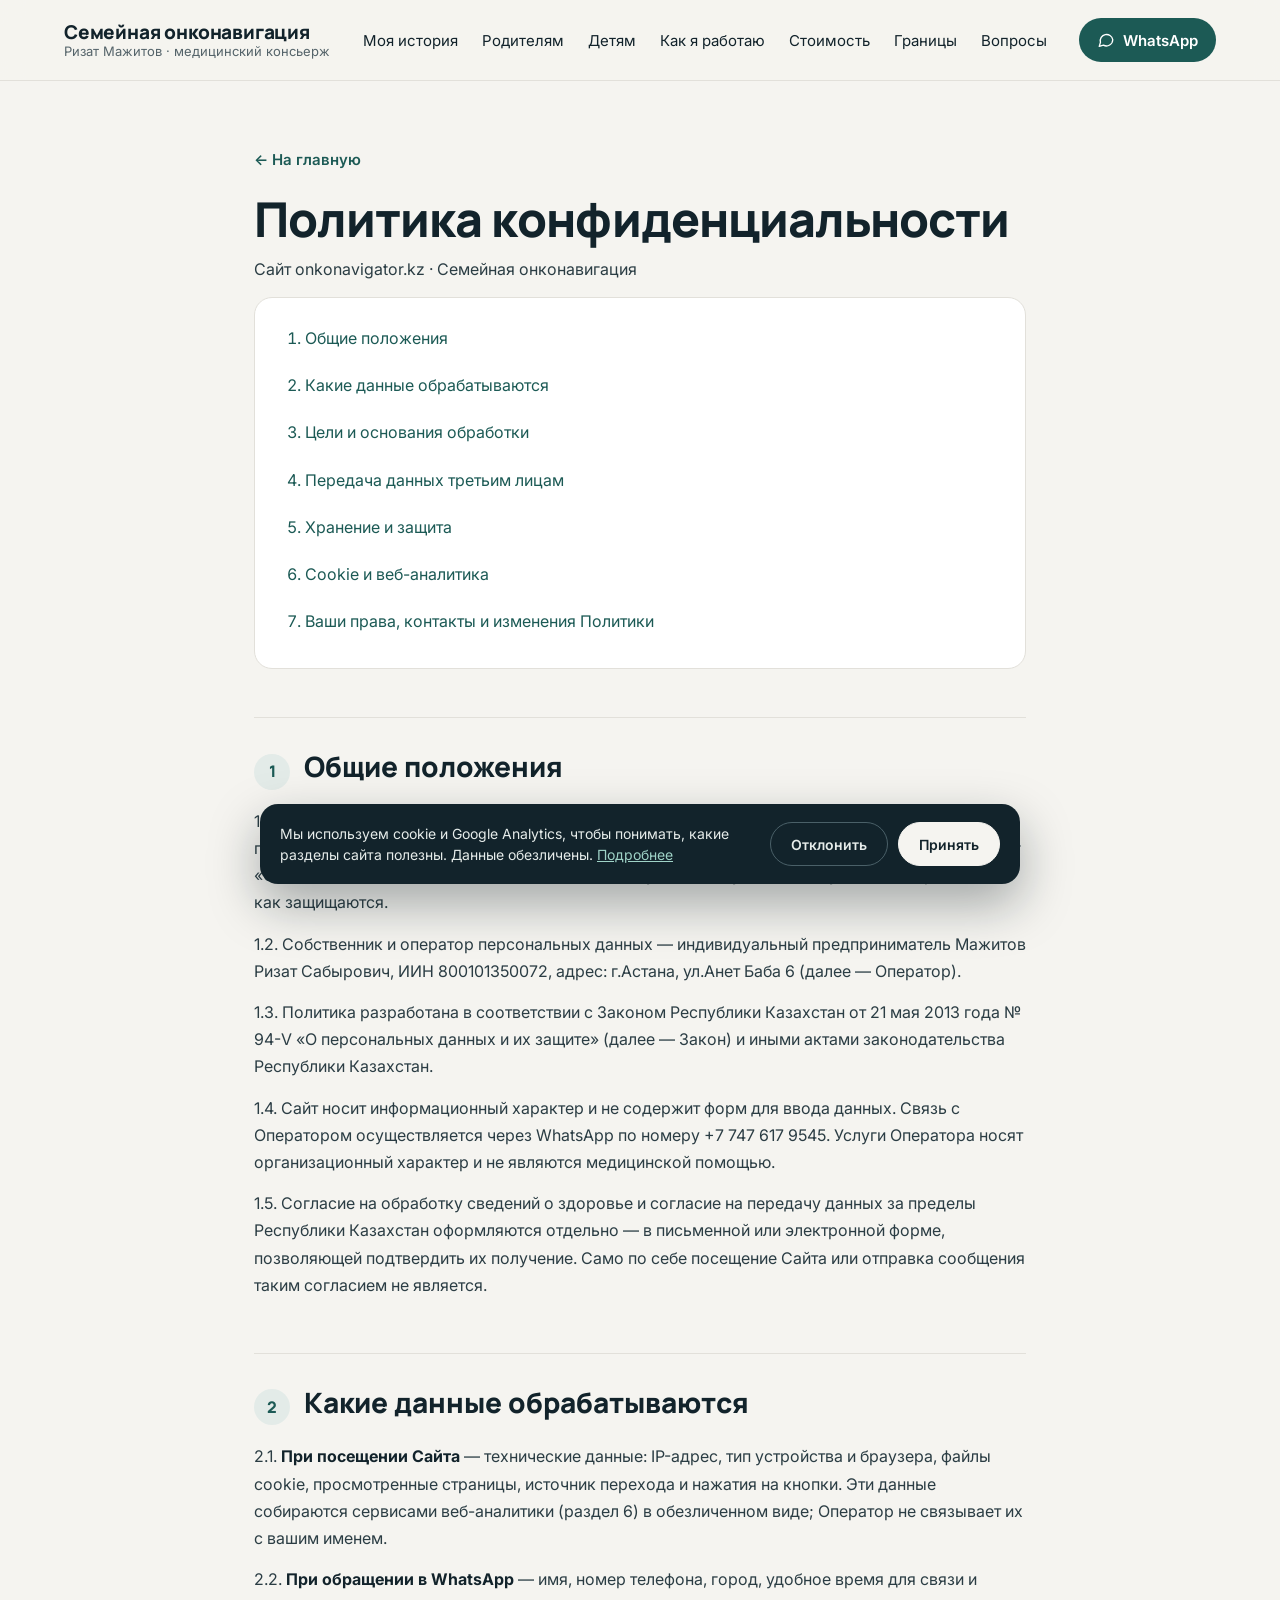
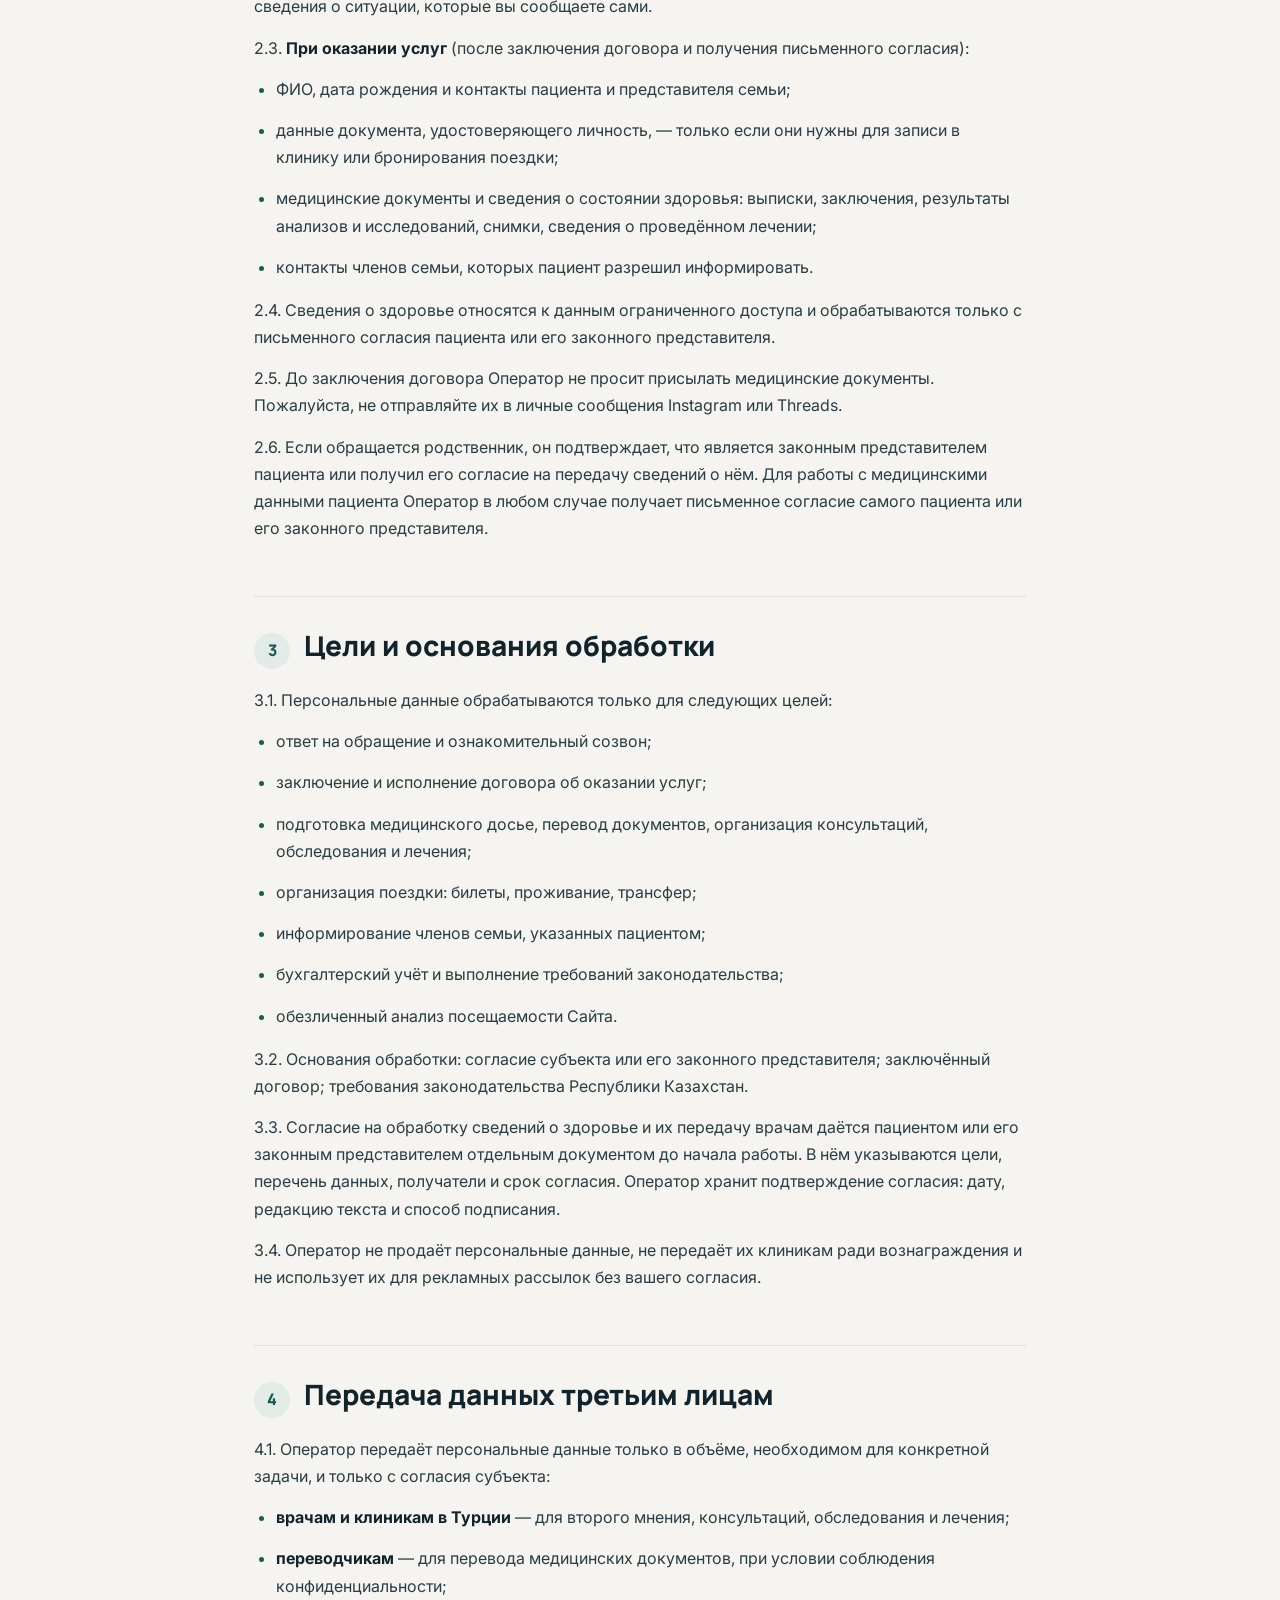
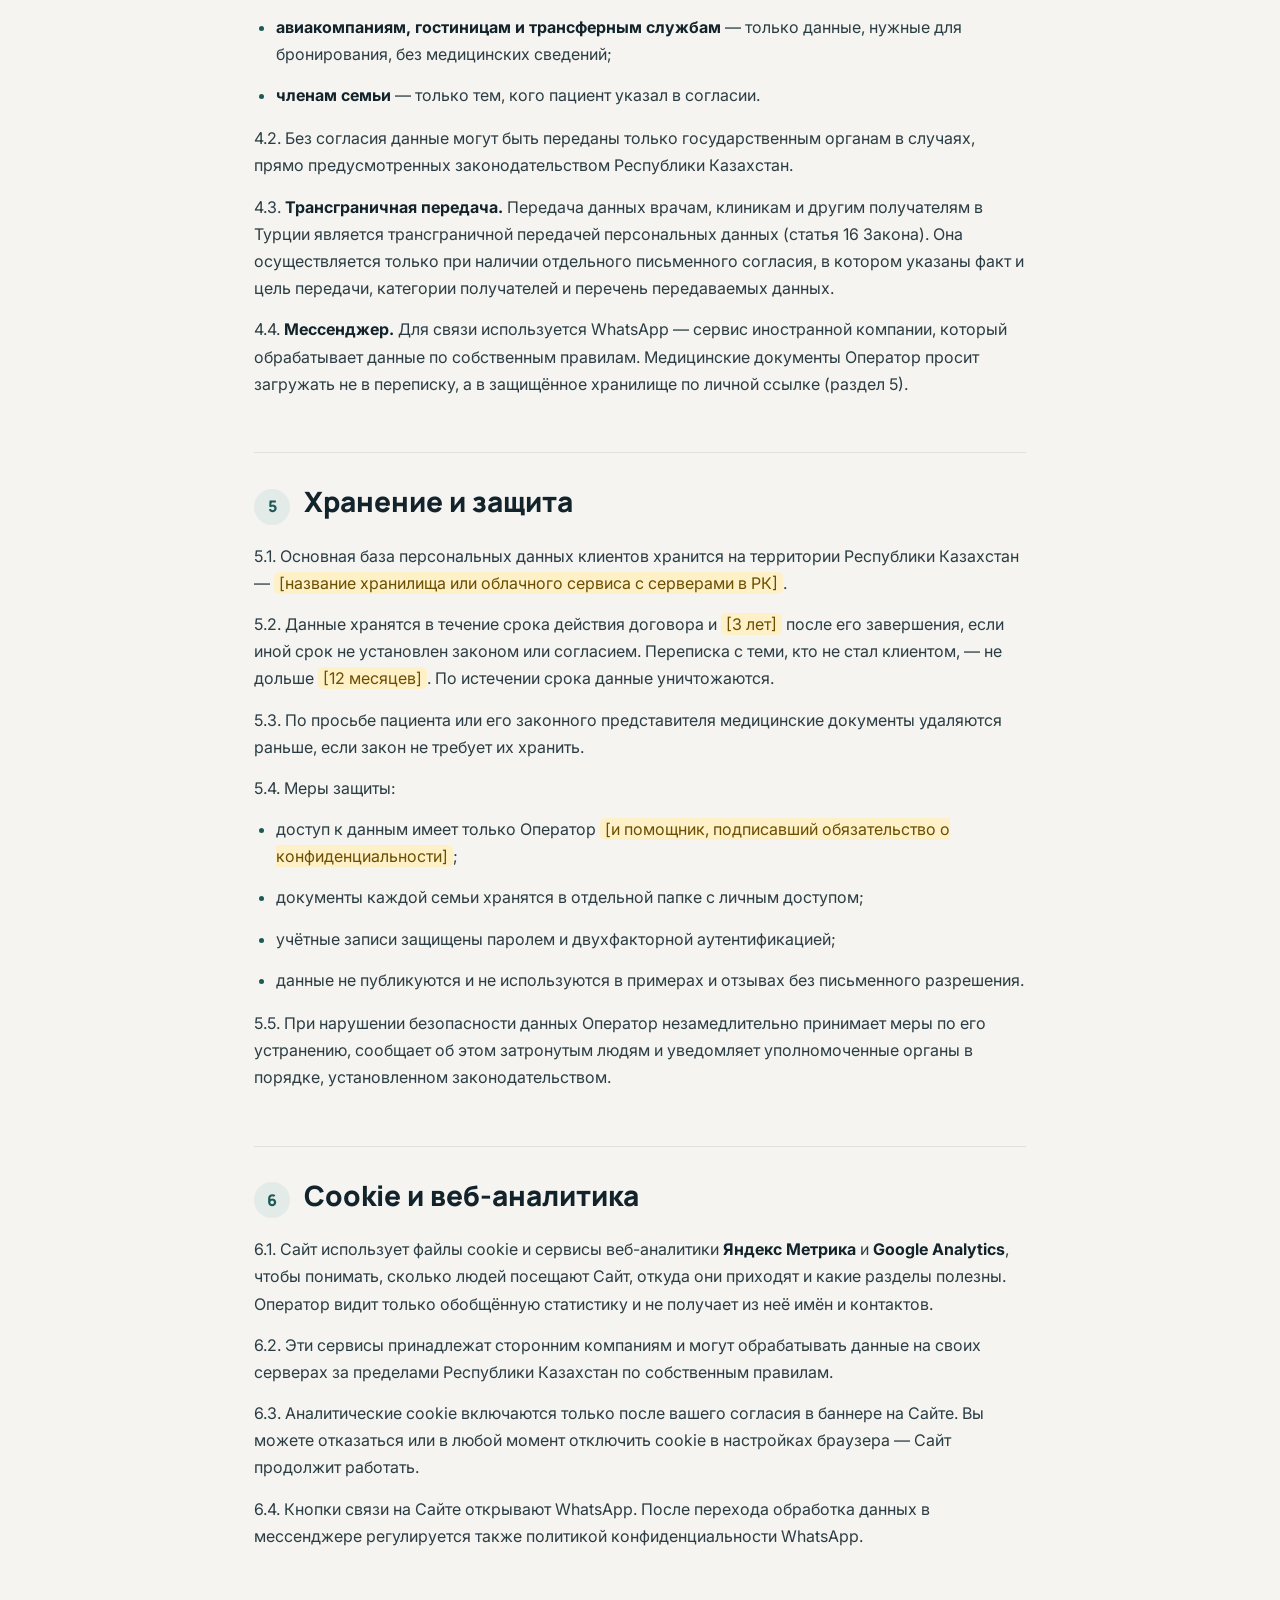
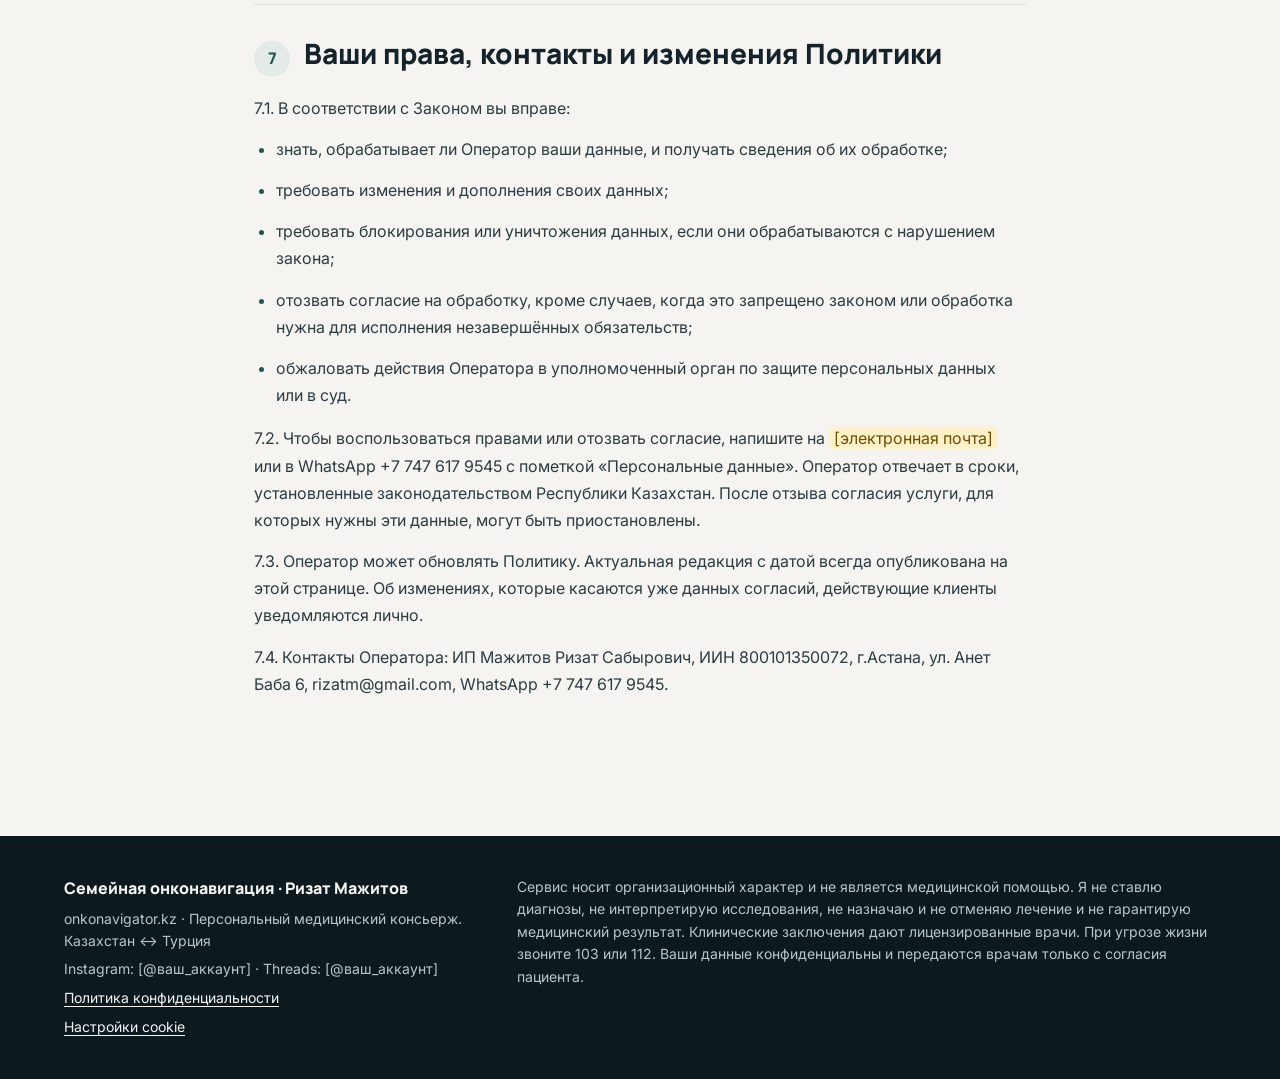
==== privacy.html @ 069befc5 "Add files via upload" ====
<!DOCTYPE html>
<html lang="ru">
<head>
<meta charset="utf-8">
<meta name="viewport" content="width=device-width, initial-scale=1">
<title>Политика конфиденциальности — Семейная онконавигация</title>
<meta name="description" content="Политика конфиденциальности сайта onkonavigator.kz: какие данные собираются, как хранятся и передаются, ваши права.">
<meta name="theme-color" content="#F5F4F0">
<link rel="icon" href="data:image/svg+xml,%3Csvg xmlns='http://www.w3.org/2000/svg' viewBox='0 0 64 64'%3E%3Crect width='64' height='64' rx='14' fill='%231C5A55'/%3E%3Ctext x='32' y='45' font-size='38' font-family='Arial' font-weight='700' text-anchor='middle' fill='white'%3E%D0%9E%3C/text%3E%3C/svg%3E">
<link rel="preconnect" href="https://fonts.googleapis.com">
<link rel="preconnect" href="https://fonts.gstatic.com" crossorigin>
<link href="https://fonts.googleapis.com/css2?family=Inter:wght@400;500;600&family=Manrope:wght@500;600;700;800&display=swap" rel="stylesheet">
<script>document.documentElement.classList.add('js')</script>
<link rel="stylesheet" href="css/style.css">
</head>
<body style="font-family: Inter, sans-serif; color: #12232B">
<div style="width: 100%; background: #F5F4F0; color: #12232B; font-family: Inter, sans-serif">
<header class="site-header">
<div style="max-width: 1200px; margin: 0 auto; padding: 18px 24px; display: flex; flex-wrap: wrap; align-items: center; justify-content: space-between; gap: 16px">
<a href="index.html" style="display: flex; flex-direction: column; line-height: 1.2; color: inherit; text-decoration: none">
<span style="font-family: Manrope, sans-serif; font-weight: 800; font-size: 19px; letter-spacing: -0.01em">Семейная онконавигация</span>
<span style="font-size: 13px; color: #55646A">Ризат Мажитов · медицинский консьерж</span>
</a>
<nav class="site-nav" id="site-nav" aria-label="Разделы">
<a href="index.html#story">Моя история</a>
<a href="index.html#parents">Родителям</a>
<a href="index.html#children">Детям</a>
<a href="index.html#how">Как я работаю</a>
<a href="index.html#prices">Стоимость</a>
<a href="index.html#boundaries">Границы</a>
<a href="index.html#faq">Вопросы</a>
</nav>
<button class="burger" type="button" aria-label="Меню" aria-expanded="false" aria-controls="site-nav"><span></span><span></span><span></span></button>
<a class="btn hdr-btn" href="https://wa.me/77753577761?text=%D0%97%D0%B4%D1%80%D0%B0%D0%B2%D1%81%D1%82%D0%B2%D1%83%D0%B9%D1%82%D0%B5!%20%D0%A5%D0%BE%D1%87%D1%83%20%D0%BE%D0%B1%D1%81%D1%83%D0%B4%D0%B8%D1%82%D1%8C%20%D1%81%D0%BE%D0%BF%D1%80%D0%BE%D0%B2%D0%BE%D0%B6%D0%B4%D0%B5%D0%BD%D0%B8%D0%B5%20%D0%BF%D0%BE%20%D0%BC%D0%B5%D0%B4%D0%B8%D1%86%D0%B8%D0%BD%D1%81%D0%BA%D0%BE%D0%BC%D1%83%20%D1%81%D0%BB%D1%83%D1%87%D0%B0%D1%8E." target="_blank" rel="noopener" style="display: inline-flex; align-items: center; gap: 8px; min-height: 44px; padding: 0 18px; border-radius: 999px; background: #1C5A55; color: #FFFFFF; text-decoration: none; font-weight: 600; font-size: 15px">
<svg aria-hidden="true" width="18" height="18" viewBox="0 0 24 24" fill="none" stroke="currentColor" stroke-width="1.8" stroke-linecap="round" stroke-linejoin="round"><path d="M21 11.5a8.4 8.4 0 0 1-12.4 7.4L3 20.5l1.6-5.4A8.4 8.4 0 1 1 21 11.5z"></path></svg>
WhatsApp
</a>
</div>
</header>
<main>
<section>
<div class="legal">
<a class="legal-back" href="index.html">← На главную</a>
<h1>Политика конфиденциальности</h1>
<p class="legal-lead">Сайт onkonavigator.kz · Семейная онконавигация</p>
<nav class="legal-toc" aria-label="Содержание"><ol><li><a href="#sec1">Общие положения</a></li><li><a href="#sec2">Какие данные обрабатываются</a></li><li><a href="#sec3">Цели и основания обработки</a></li><li><a href="#sec4">Передача данных третьим лицам</a></li><li><a href="#sec5">Хранение и защита</a></li><li><a href="#sec6">Cookie и веб-аналитика</a></li><li><a href="#sec7">Ваши права, контакты и изменения Политики</a></li></ol></nav>
<section class="legal-sec" id="sec1">
<h2><span>1</span>Общие положения</h2>
<p>1.1. Настоящая Политика конфиденциальности (далее — Политика) определяет, какие персональные данные собираются на сайте onkonavigator.kz (далее — Сайт) и при оказании услуг «Семейная онконавигация», для чего они используются, кому и на каких условиях передаются и как защищаются.</p>
<p>1.2. Собственник и оператор персональных данных — индивидуальный предприниматель Мажитов Ризат Сабырович, ИИН 800101350072, адрес: г.Астана, ул.Анет Баба 6 (далее — Оператор).</p>
<p>1.3. Политика разработана в соответствии с Законом Республики Казахстан от 21 мая 2013 года № 94-V «О персональных данных и их защите» (далее — Закон) и иными актами законодательства Республики Казахстан.</p>
<p>1.4. Сайт носит информационный характер и не содержит форм для ввода данных. Связь с Оператором осуществляется через WhatsApp по номеру +7 747 617 9545. Услуги Оператора носят организационный характер и не являются медицинской помощью.</p>
<p>1.5. Согласие на обработку сведений о здоровье и согласие на передачу данных за пределы Республики Казахстан оформляются отдельно — в письменной или электронной форме, позволяющей подтвердить их получение. Само по себе посещение Сайта или отправка сообщения таким согласием не является.</p>
</section>
<section class="legal-sec" id="sec2">
<h2><span>2</span>Какие данные обрабатываются</h2>
<p>2.1. <strong>При посещении Сайта</strong> — технические данные: IP-адрес, тип устройства и браузера, файлы cookie, просмотренные страницы, источник перехода и нажатия на кнопки. Эти данные собираются сервисами веб-аналитики (раздел 6) в обезличенном виде; Оператор не связывает их с вашим именем.</p>
<p>2.2. <strong>При обращении в WhatsApp</strong> — имя, номер телефона, город, удобное время для связи и сведения о ситуации, которые вы сообщаете сами.</p>
<p>2.3. <strong>При оказании услуг</strong> (после заключения договора и получения письменного согласия):</p>
<ul>
<li><p>ФИО, дата рождения и контакты пациента и представителя семьи;</p></li>
<li><p>данные документа, удостоверяющего личность, — только если они нужны для записи в клинику или бронирования поездки;</p></li>
<li><p>медицинские документы и сведения о состоянии здоровья: выписки, заключения, результаты анализов и исследований, снимки, сведения о проведённом лечении;</p></li>
<li><p>контакты членов семьи, которых пациент разрешил информировать.</p></li>
</ul>
<p>2.4. Сведения о здоровье относятся к данным ограниченного доступа и обрабатываются только с письменного согласия пациента или его законного представителя.</p>
<p>2.5. До заключения договора Оператор не просит присылать медицинские документы. Пожалуйста, не отправляйте их в личные сообщения Instagram или Threads.</p>
<p>2.6. Если обращается родственник, он подтверждает, что является законным представителем пациента или получил его согласие на передачу сведений о нём. Для работы с медицинскими данными пациента Оператор в любом случае получает письменное согласие самого пациента или его законного представителя.</p>
</section>
<section class="legal-sec" id="sec3">
<h2><span>3</span>Цели и основания обработки</h2>
<p>3.1. Персональные данные обрабатываются только для следующих целей:</p>
<ul>
<li><p>ответ на обращение и ознакомительный созвон;</p></li>
<li><p>заключение и исполнение договора об оказании услуг;</p></li>
<li><p>подготовка медицинского досье, перевод документов, организация консультаций, обследования и лечения;</p></li>
<li><p>организация поездки: билеты, проживание, трансфер;</p></li>
<li><p>информирование членов семьи, указанных пациентом;</p></li>
<li><p>бухгалтерский учёт и выполнение требований законодательства;</p></li>
<li><p>обезличенный анализ посещаемости Сайта.</p></li>
</ul>
<p>3.2. Основания обработки: согласие субъекта или его законного представителя; заключённый договор; требования законодательства Республики Казахстан.</p>
<p>3.3. Согласие на обработку сведений о здоровье и их передачу врачам даётся пациентом или его законным представителем отдельным документом до начала работы. В нём указываются цели, перечень данных, получатели и срок согласия. Оператор хранит подтверждение согласия: дату, редакцию текста и способ подписания.</p>
<p>3.4. Оператор не продаёт персональные данные, не передаёт их клиникам ради вознаграждения и не использует их для рекламных рассылок без вашего согласия.</p>
</section>
<section class="legal-sec" id="sec4">
<h2><span>4</span>Передача данных третьим лицам</h2>
<p>4.1. Оператор передаёт персональные данные только в объёме, необходимом для конкретной задачи, и только с согласия субъекта:</p>
<ul>
<li><p><strong>врачам и клиникам в Турции</strong> — для второго мнения, консультаций, обследования и лечения;</p></li>
<li><p><strong>переводчикам</strong> — для перевода медицинских документов, при условии соблюдения конфиденциальности;</p></li>
<li><p><strong>авиакомпаниям, гостиницам и трансферным службам</strong> — только данные, нужные для бронирования, без медицинских сведений;</p></li>
<li><p><strong>членам семьи</strong> — только тем, кого пациент указал в согласии.</p></li>
</ul>
<p>4.2. Без согласия данные могут быть переданы только государственным органам в случаях, прямо предусмотренных законодательством Республики Казахстан.</p>
<p>4.3. <strong>Трансграничная передача.</strong> Передача данных врачам, клиникам и другим получателям в Турции является трансграничной передачей персональных данных (статья 16 Закона). Она осуществляется только при наличии отдельного письменного согласия, в котором указаны факт и цель передачи, категории получателей и перечень передаваемых данных.</p>
<p>4.4. <strong>Мессенджер.</strong> Для связи используется WhatsApp — сервис иностранной компании, который обрабатывает данные по собственным правилам. Медицинские документы Оператор просит загружать не в переписку, а в защищённое хранилище по личной ссылке (раздел 5).</p>
</section>
<section class="legal-sec" id="sec5">
<h2><span>5</span>Хранение и защита</h2>
<p>5.1. Основная база персональных данных клиентов хранится на территории Республики Казахстан — <mark class="ph">[название хранилища или облачного сервиса с серверами в РК]</mark>.</p>
<p>5.2. Данные хранятся в течение срока действия договора и <mark class="ph">[3 лет]</mark> после его завершения, если иной срок не установлен законом или согласием. Переписка с теми, кто не стал клиентом, — не дольше <mark class="ph">[12 месяцев]</mark>. По истечении срока данные уничтожаются.</p>
<p>5.3. По просьбе пациента или его законного представителя медицинские документы удаляются раньше, если закон не требует их хранить.</p>
<p>5.4. Меры защиты:</p>
<ul>
<li><p>доступ к данным имеет только Оператор <mark class="ph">[и помощник, подписавший обязательство о конфиденциальности]</mark>;</p></li>
<li><p>документы каждой семьи хранятся в отдельной папке с личным доступом;</p></li>
<li><p>учётные записи защищены паролем и двухфакторной аутентификацией;</p></li>
<li><p>данные не публикуются и не используются в примерах и отзывах без письменного разрешения.</p></li>
</ul>
<p>5.5. При нарушении безопасности данных Оператор незамедлительно принимает меры по его устранению, сообщает об этом затронутым людям и уведомляет уполномоченные органы в порядке, установленном законодательством.</p>
</section>
<section class="legal-sec" id="sec6">
<h2><span>6</span>Cookie и веб-аналитика</h2>
<p>6.1. Сайт использует файлы cookie и сервисы веб-аналитики <strong>Яндекс Метрика</strong> и <strong>Google Analytics</strong>, чтобы понимать, сколько людей посещают Сайт, откуда они приходят и какие разделы полезны. Оператор видит только обобщённую статистику и не получает из неё имён и контактов.</p>
<p>6.2. Эти сервисы принадлежат сторонним компаниям и могут обрабатывать данные на своих серверах за пределами Республики Казахстан по собственным правилам.</p>
<p>6.3. Аналитические cookie включаются только после вашего согласия в баннере на Сайте. Вы можете отказаться или в любой момент отключить cookie в настройках браузера — Сайт продолжит работать.</p>
<p>6.4. Кнопки связи на Сайте открывают WhatsApp. После перехода обработка данных в мессенджере регулируется также политикой конфиденциальности WhatsApp.</p>
</section>
<section class="legal-sec" id="sec7">
<h2><span>7</span>Ваши права, контакты и изменения Политики</h2>
<p>7.1. В соответствии с Законом вы вправе:</p>
<ul>
<li><p>знать, обрабатывает ли Оператор ваши данные, и получать сведения об их обработке;</p></li>
<li><p>требовать изменения и дополнения своих данных;</p></li>
<li><p>требовать блокирования или уничтожения данных, если они обрабатываются с нарушением закона;</p></li>
<li><p>отозвать согласие на обработку, кроме случаев, когда это запрещено законом или обработка нужна для исполнения незавершённых обязательств;</p></li>
<li><p>обжаловать действия Оператора в уполномоченный орган по защите персональных данных или в суд.</p></li>
</ul>
<p>7.2. Чтобы воспользоваться правами или отозвать согласие, напишите на <mark class="ph">[электронная почта]</mark> или в WhatsApp +7 747 617 9545 с пометкой «Персональные данные». Оператор отвечает в сроки, установленные законодательством Республики Казахстан. После отзыва согласия услуги, для которых нужны эти данные, могут быть приостановлены.</p>
<p>7.3. Оператор может обновлять Политику. Актуальная редакция с датой всегда опубликована на этой странице. Об изменениях, которые касаются уже данных согласий, действующие клиенты уведомляются лично.</p>
<p>7.4. Контакты Оператора: ИП Мажитов Ризат Сабырович, ИИН 800101350072, г.Астана, ул. Анет Баба 6, rizatm@gmail.com, WhatsApp +7 747 617 9545.</p>
</section>
</div>
</section>
</main>
<footer style="background: #0C1A20; color: #B9C6C9">
<div style="max-width: 1200px; margin: 0 auto; padding: 40px 24px; display: flex; flex-wrap: wrap; gap: 24px; justify-content: space-between; font-size: 14px; line-height: 1.6">
<div style="flex: 1 1 320px; min-width: 0; display: flex; flex-direction: column; gap: 6px">
<span style="font-family: Manrope, sans-serif; font-weight: 800; font-size: 16px; color: #F5F4F0">Семейная онконавигация · Ризат Мажитов</span>
<span>onkonavigator.kz · Персональный медицинский консьерж. Казахстан ↔ Турция</span>
<span>Instagram: [@ваш_аккаунт] · Threads: [@ваш_аккаунт]</span>
<a class="footer-link" href="privacy.html">Политика конфиденциальности</a>
<button class="footer-link cookie-open" type="button">Настройки cookie</button>
</div>
<p style="margin: 0; flex: 2 1 480px; min-width: 0">Сервис носит организационный характер и не является медицинской помощью. Я не ставлю диагнозы, не интерпретирую исследования, не назначаю и не отменяю лечение и не гарантирую медицинский результат. Клинические заключения дают лицензированные врачи. При угрозе жизни звоните 103 или 112. Ваши данные конфиденциальны и передаются врачам только с согласия пациента.</p>
</div>
</footer>
</div>
<script src="js/script.js"></script>
</body>
</html>
---- css/style.css ----
:root{--e:cubic-bezier(.22,.8,.24,1);--accent:#1C5A55}
*{box-sizing:border-box}
html{scroll-behavior:smooth;scroll-padding-top:88px}
body{margin:0;background:#F5F4F0;-webkit-font-smoothing:antialiased}
a{color:#1C5A55}a:hover{color:#123E3A}
img,svg{max-width:100%}
/* кнопки */
.btn,.btn-ghost{transition:transform .3s var(--e),box-shadow .3s var(--e),filter .3s,background .3s}
.btn:hover{filter:brightness(1.12);transform:translateY(-2px);box-shadow:0 12px 26px rgba(28,90,85,.28)}
.btn:active,.btn-ghost:active{transform:translateY(0)}
.btn-ghost:hover{background:#E6ECEA;transform:translateY(-2px)}
/* шапка */
.site-header{position:sticky;top:0;z-index:50;background:rgba(245,244,240,.88);backdrop-filter:saturate(1.4) blur(12px);-webkit-backdrop-filter:saturate(1.4) blur(12px);border-bottom:1px solid #E2E0DA;transition:box-shadow .35s,background .35s}
.site-header.scrolled{box-shadow:0 8px 28px rgba(18,35,43,.08);background:rgba(245,244,240,.96)}
.site-nav{display:flex;flex-wrap:wrap;gap:24px;font-size:15px}
.site-nav a{color:#12232B;text-decoration:none;position:relative;padding:4px 0}
.site-nav a::after{content:"";position:absolute;left:0;right:0;bottom:0;height:2px;background:var(--accent);transform:scaleX(0);transform-origin:left;transition:transform .35s var(--e)}
.site-nav a:hover::after,.site-nav a.active::after{transform:scaleX(1)}
.burger{display:none;width:44px;height:44px;border:1px solid #C9CFCC;border-radius:50%;background:none;cursor:pointer;padding:0;flex-direction:column;align-items:center;justify-content:center;gap:4px}
.burger span{display:block;width:18px;height:2px;background:#12232B;border-radius:2px;transition:transform .35s var(--e),opacity .2s}
.menu-open .burger span:nth-child(1){transform:translateY(6px) rotate(45deg)}
.menu-open .burger span:nth-child(2){opacity:0}
.menu-open .burger span:nth-child(3){transform:translateY(-6px) rotate(-45deg)}
.progress{position:fixed;left:0;top:0;height:3px;width:100%;background:var(--accent);transform:scaleX(0);transform-origin:left;z-index:60;pointer-events:none}
@media(max-width:860px){
 .site-header>div{flex-wrap:nowrap!important}
 .site-header>div>div:first-child{margin-right:auto}
 .burger{display:flex;order:3}.hdr-btn{order:2}
 .site-nav{position:absolute;left:0;right:0;top:100%;flex-direction:column;gap:0;background:#F5F4F0;padding:6px 24px 18px;border-bottom:1px solid #E2E0DA;box-shadow:0 18px 30px rgba(18,35,43,.1);opacity:0;visibility:hidden;transform:translateY(-8px);transition:opacity .3s,transform .4s var(--e),visibility .4s}
 .menu-open .site-nav{opacity:1;visibility:visible;transform:none}
 .site-nav a{padding:14px 0;border-bottom:1px solid #E9E7E1;font-size:17px}
 .site-nav a::after{display:none}
}
@media(max-width:560px){.hdr-btn{padding:0 14px!important}.site-header .hdr-btn{font-size:0!important;gap:0!important;width:44px;padding:0!important;justify-content:center}.site-header .hdr-btn svg{width:20px;height:20px}}
/* появление при скролле (translate отдельно от transform — hover кнопок не ломается) */
.js [data-reveal]{opacity:0;translate:0 34px;transition:opacity .9s var(--e),translate .9s var(--e);transition-delay:var(--d,0ms);will-change:opacity,translate}
.js [data-reveal="left"]{translate:-34px 0}
.js [data-reveal="right"]{translate:34px 0}
.js [data-reveal="zoom"]{translate:0 24px;scale:.96;transition-property:opacity,translate,scale}
.js [data-reveal].is-in{opacity:1;translate:0 0;scale:1}
/* аккордеон FAQ */
.faq-item{border-radius:16px;background:#fff;border:1px solid #E2E0DA;transition:border-color .35s,box-shadow .45s var(--e),background .35s}
.faq-item:hover{border-color:#C7D6D2}
.faq-item.open{border-color:#9FC3BC;box-shadow:0 14px 34px rgba(18,35,43,.07)}
.faq-q{all:unset;box-sizing:border-box;width:100%;display:flex;align-items:center;justify-content:space-between;gap:16px;min-height:44px;padding:20px 24px;font-family:Manrope,sans-serif;font-weight:700;font-size:18px;line-height:1.35;cursor:pointer;color:#12232B;border-radius:16px}
.faq-q:focus-visible{outline:2px solid var(--accent);outline-offset:2px}
.faq-plus{flex:none;transition:transform .5s var(--e)}
.faq-item.open .faq-plus{transform:rotate(135deg)}
.faq-panel{display:grid;grid-template-rows:0fr;transition:grid-template-rows .55s var(--e)}
.faq-item.open .faq-panel{grid-template-rows:1fr}
.faq-inner{overflow:hidden;min-height:0}
.faq-inner p{margin:0;padding:0 24px 22px;color:#3E4F56;font-size:16px;opacity:0;translate:0 -8px;transition:opacity .4s,translate .55s var(--e)}
.faq-item.open .faq-inner p{opacity:1;translate:0 0;transition-delay:.12s}
/* уважаем «уменьшить движение»: оставляем мягкое появление, убираем сдвиги */
@media(prefers-reduced-motion:reduce){
 html{scroll-behavior:auto}
 .js [data-reveal]{translate:none!important;scale:1!important;transition:opacity .5s!important;transition-delay:0ms!important}
 .faq-panel,.faq-plus,.btn,.btn-ghost{transition-duration:.01ms!important}
 .faq-inner p{translate:none;transition:opacity .3s}
}

/* страница политики */
.footer-link{color:#F5F4F0;text-decoration:underline;text-underline-offset:3px;width:max-content;transition:color .3s}
.footer-link:hover{color:#9FD3C7}
.legal{max-width:820px;margin:0 auto;padding:56px 24px 96px}
.legal-back{display:inline-flex;align-items:center;min-height:44px;font-size:15px;font-weight:600;text-decoration:none}
.legal h1{font-family:Manrope,sans-serif;font-weight:800;font-size:clamp(32px,5vw,48px);line-height:1.1;letter-spacing:-.02em;margin:12px 0 10px}
.legal-lead{margin:0 0 32px;color:#55646A;font-size:17px}
.legal-toc{background:#fff;border:1px solid #E2E0DA;border-radius:18px;padding:22px 28px;margin-bottom:48px}
.legal-toc ol{margin:0;padding-left:22px;display:grid;gap:4px;font-size:16px}
.legal-toc a{display:inline-block;padding:5px 0;text-decoration:none}
.legal-toc a:hover{text-decoration:underline}
.legal-sec{padding:8px 0 28px;border-top:1px solid #E2E0DA;margin-top:12px}
.legal h2{font-family:Manrope,sans-serif;font-weight:800;font-size:clamp(22px,3vw,28px);line-height:1.2;margin:24px 0 18px;display:flex;gap:14px;align-items:baseline}
.legal h2 span{flex:none;display:inline-grid;place-items:center;width:36px;height:36px;border-radius:50%;background:#E3EBE8;color:var(--accent);font-size:16px}
.legal p,.legal li{font-size:16px;line-height:1.7;color:#2B3D44}
.legal p{margin:0 0 14px}
.legal ul{margin:0 0 16px;padding-left:22px}
.legal li{margin-bottom:6px}
.legal li::marker{color:var(--accent)}
.legal strong{color:#12232B}
.legal mark.ph{background:#FFF1C7;color:#6B4E00;padding:1px 5px;border-radius:5px}
.legal-sec{scroll-margin-top:96px}

/* cookie-баннер */
button.footer-link{all:unset;box-sizing:border-box;cursor:pointer;color:#F5F4F0;text-decoration:underline;text-underline-offset:3px;width:max-content;min-height:24px}
button.footer-link:hover{color:#9FD3C7}
.cookie{font-family:Inter,sans-serif;position:fixed;left:16px;right:16px;bottom:16px;z-index:70;max-width:760px;margin:0 auto;background:#12232B;color:#E6ECEA;border-radius:18px;padding:18px 20px;display:flex;gap:18px;align-items:center;justify-content:space-between;box-shadow:0 20px 50px rgba(12,26,32,.35);font-size:14px;line-height:1.5;opacity:0;translate:0 24px;transition:opacity .5s var(--e),translate .6s var(--e)}
.cookie.show{opacity:1;translate:0 0}
.cookie[hidden]{display:none}
.cookie p{margin:0}.cookie a{color:#9FD3C7}
.cookie div{display:flex;gap:10px;flex:none}
.cookie button{min-height:44px;padding:0 20px;border-radius:999px;font:600 14px Inter,sans-serif;cursor:pointer;border:1px solid #4A6068;background:none;color:#E6ECEA;transition:background .3s,transform .3s var(--e)}
.cookie button:hover{transform:translateY(-1px);background:#1E3640}
.cookie .cookie-yes{background:#F5F4F0;color:#12232B;border-color:#F5F4F0}
.cookie .cookie-yes:hover{background:#fff}
@media(max-width:600px){.cookie{flex-direction:column;align-items:stretch}.cookie div button{flex:1}}
@media(prefers-reduced-motion:reduce){.cookie{translate:none;transition:opacity .3s}}
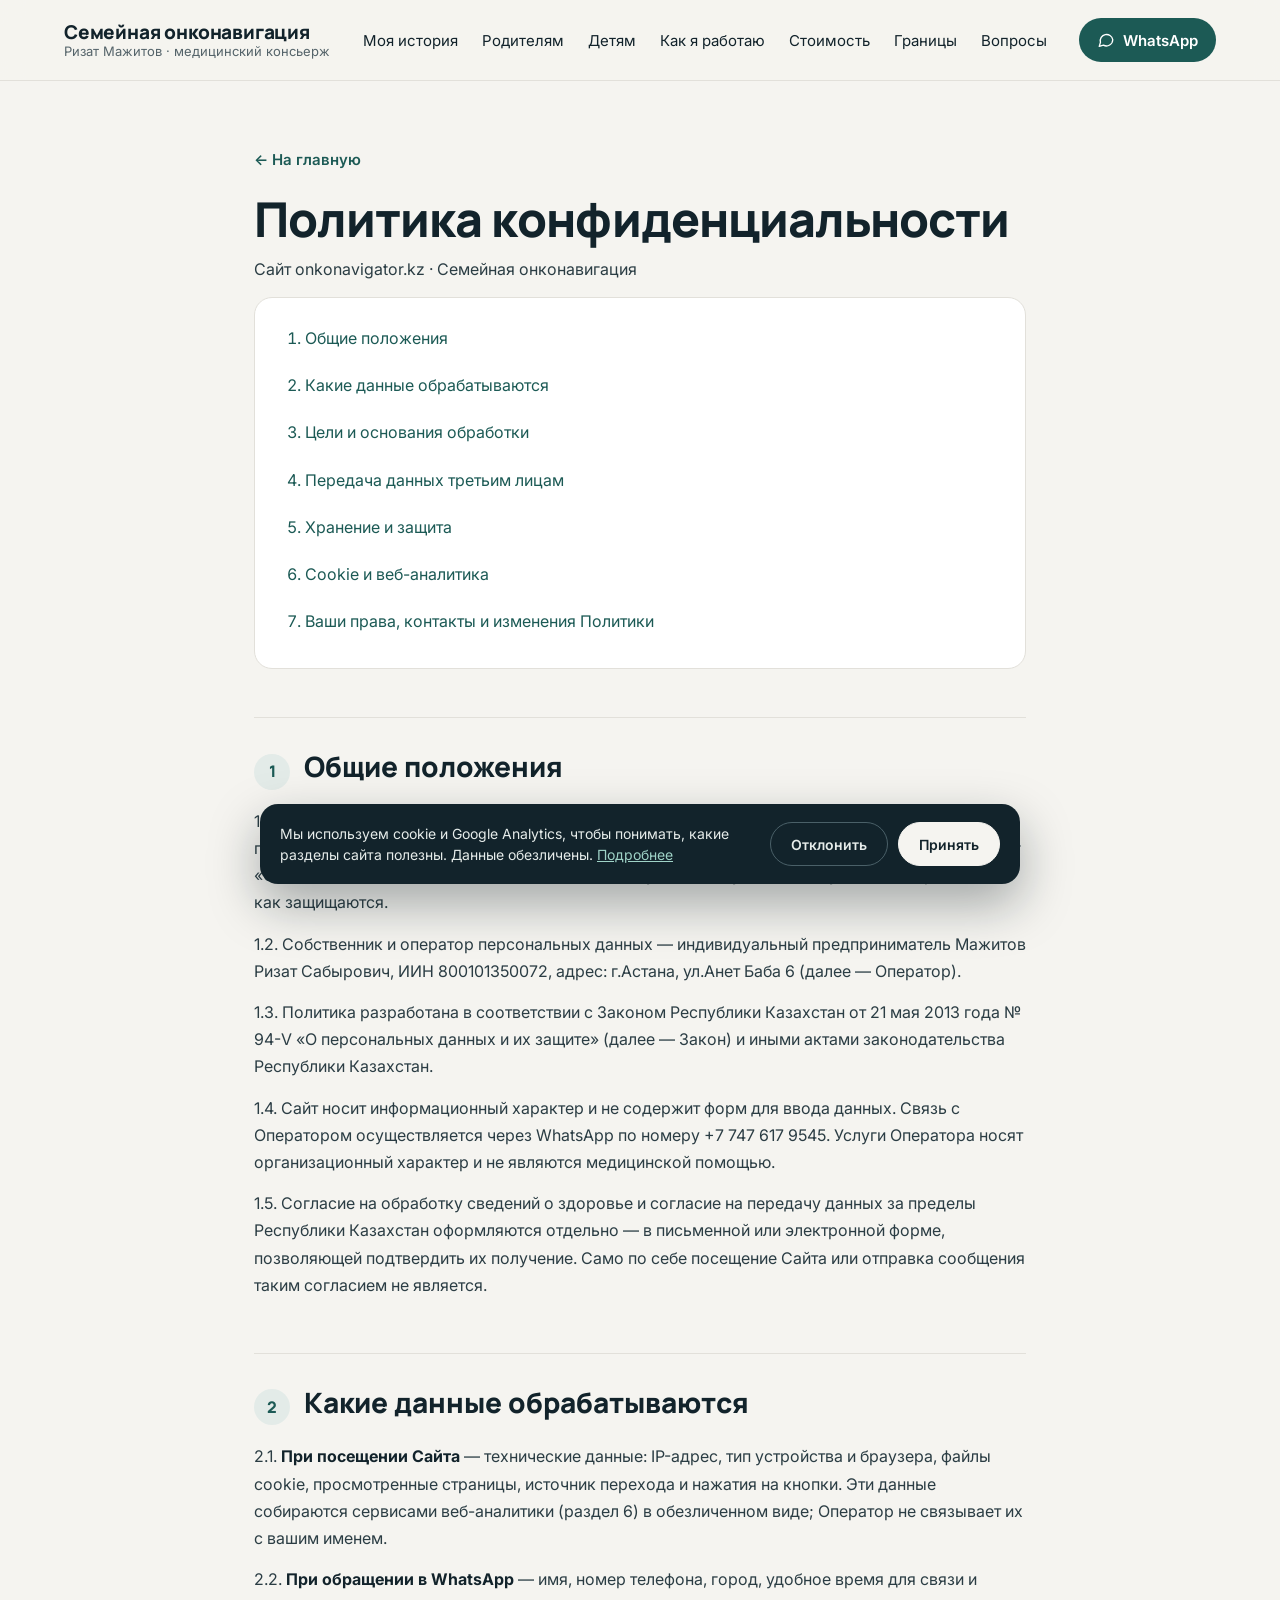
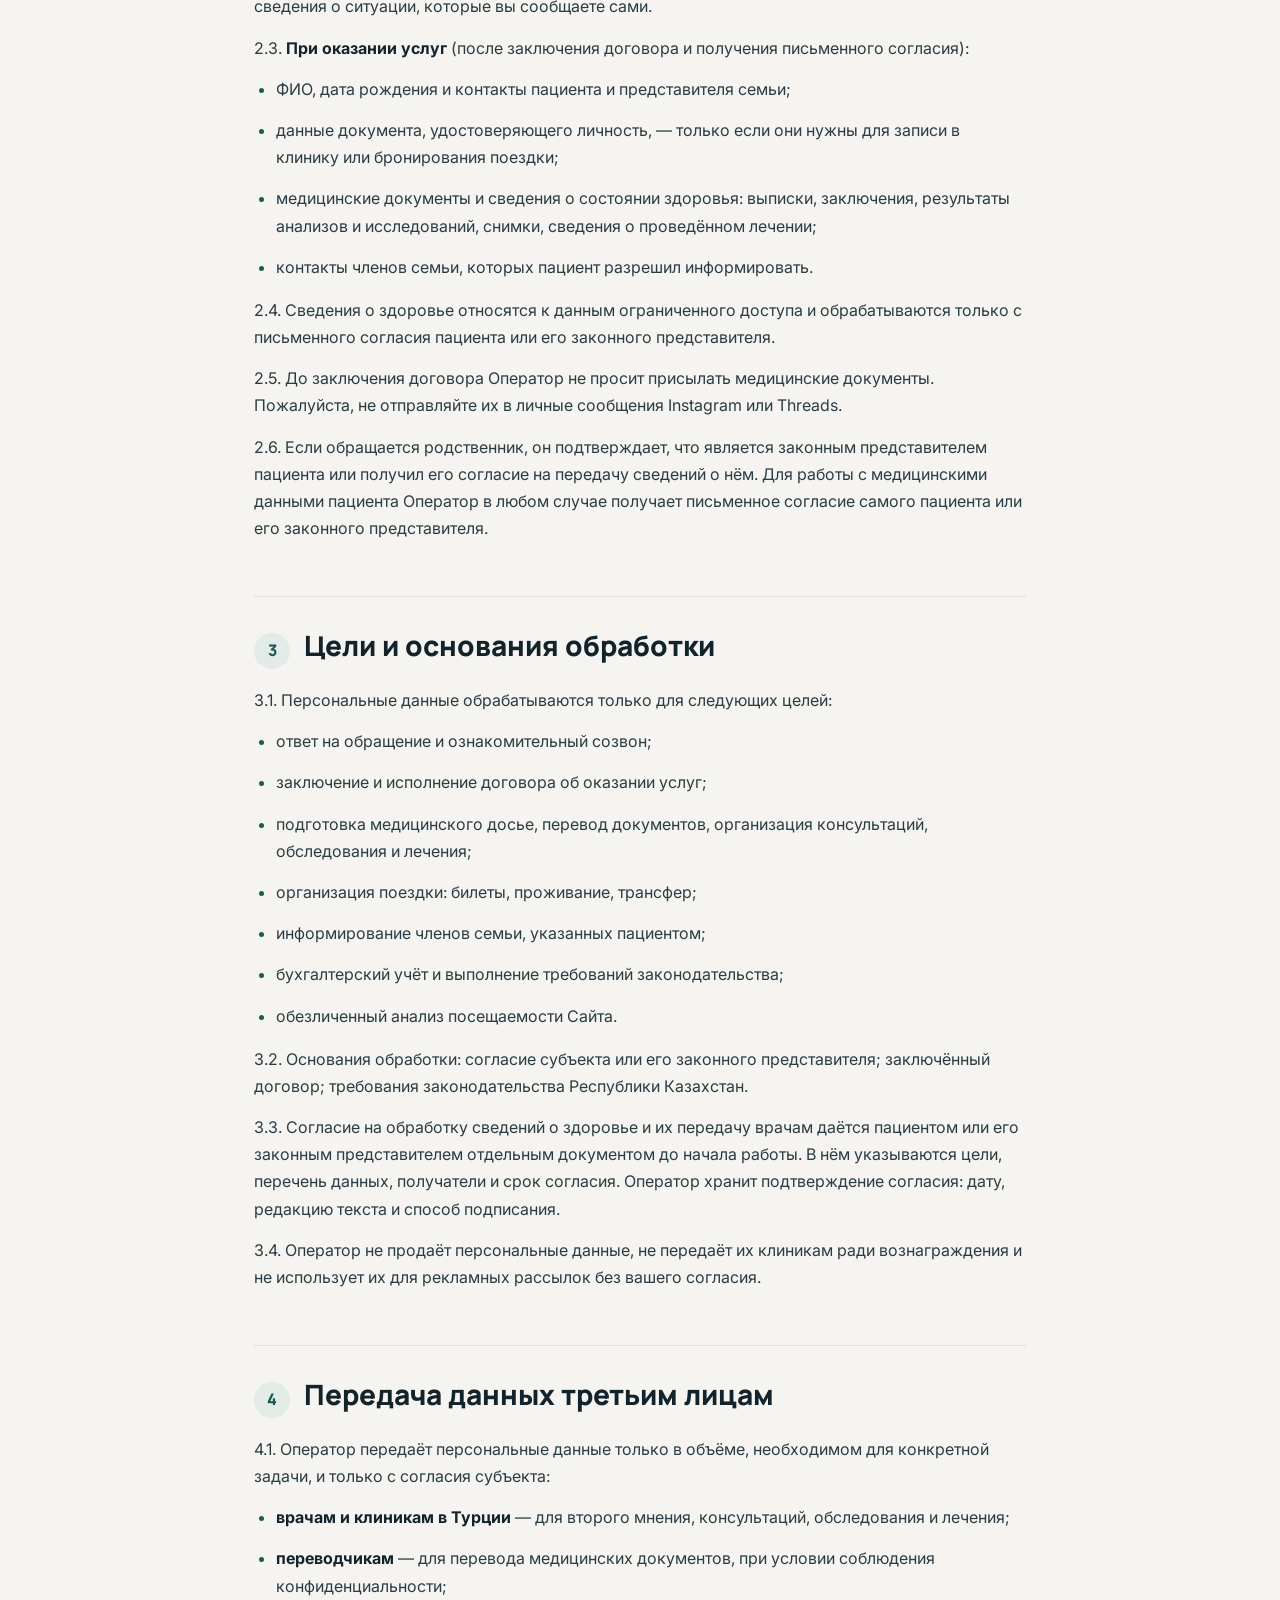
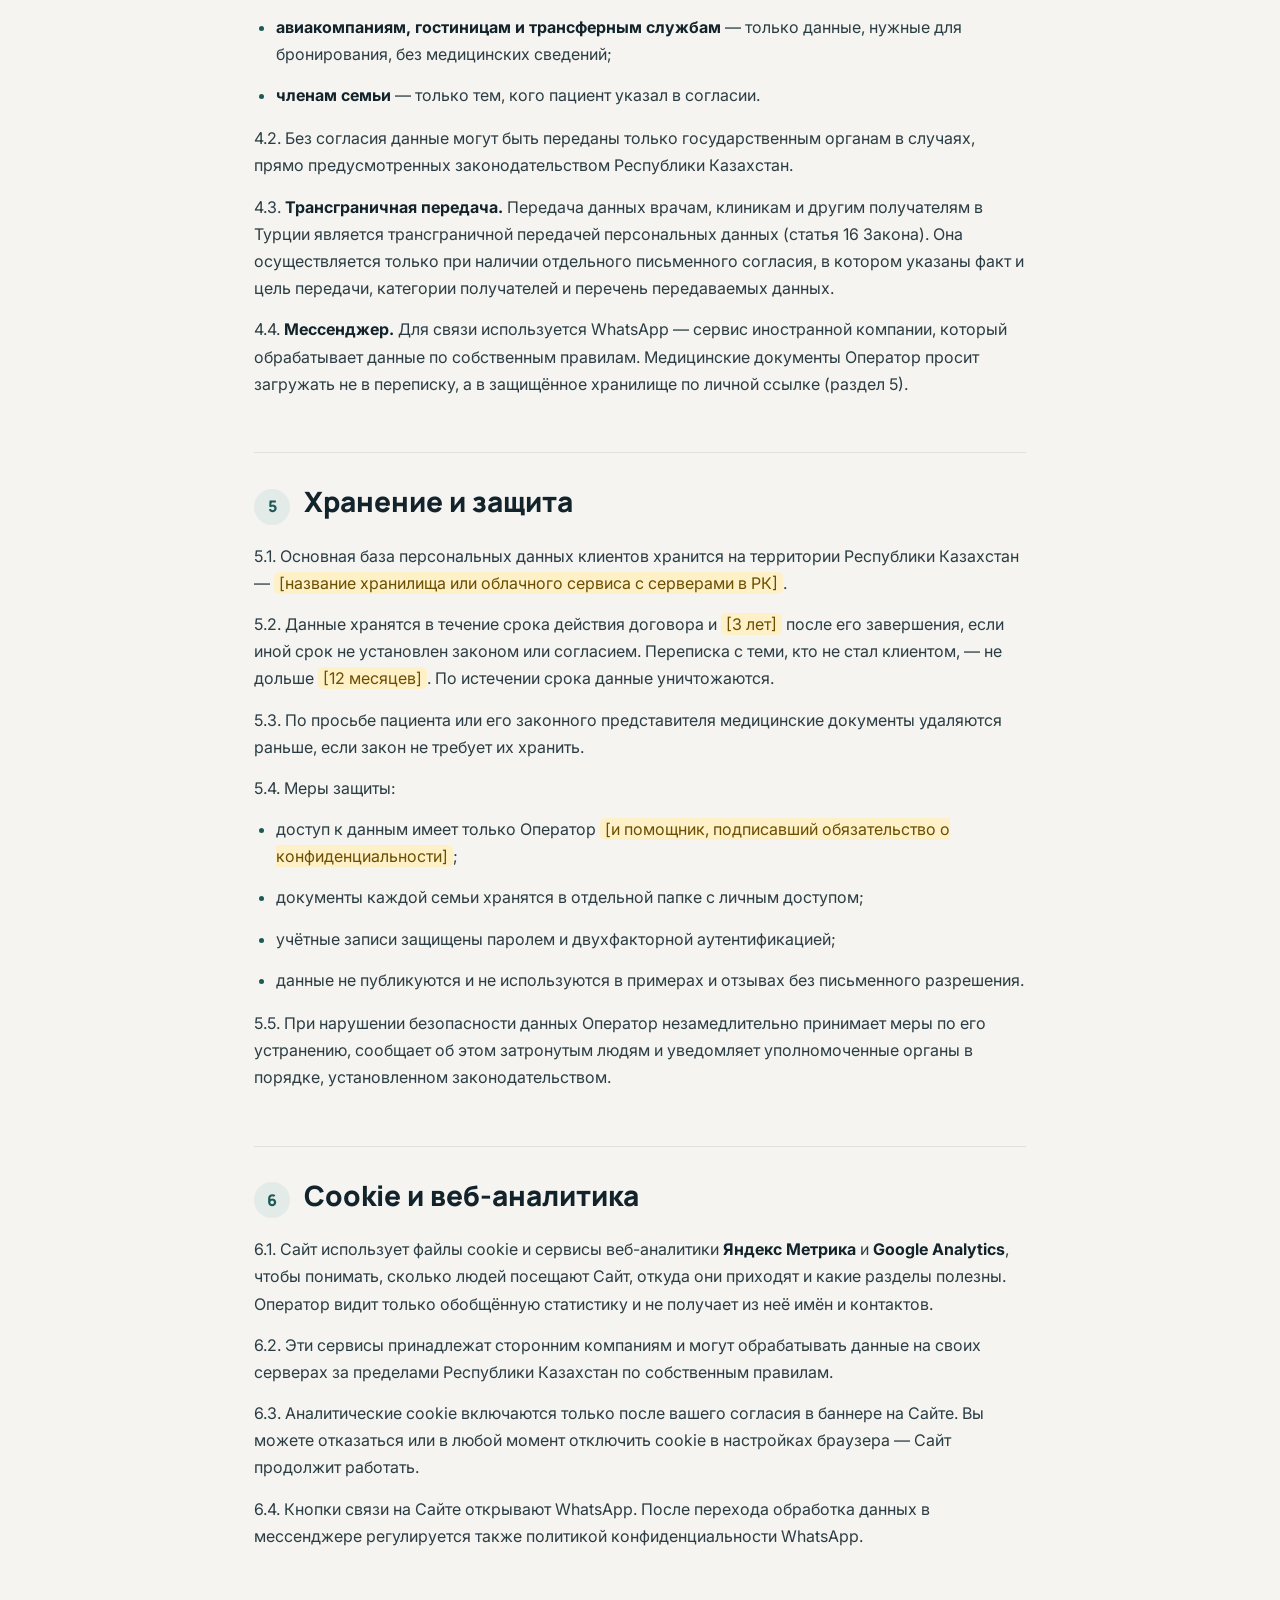
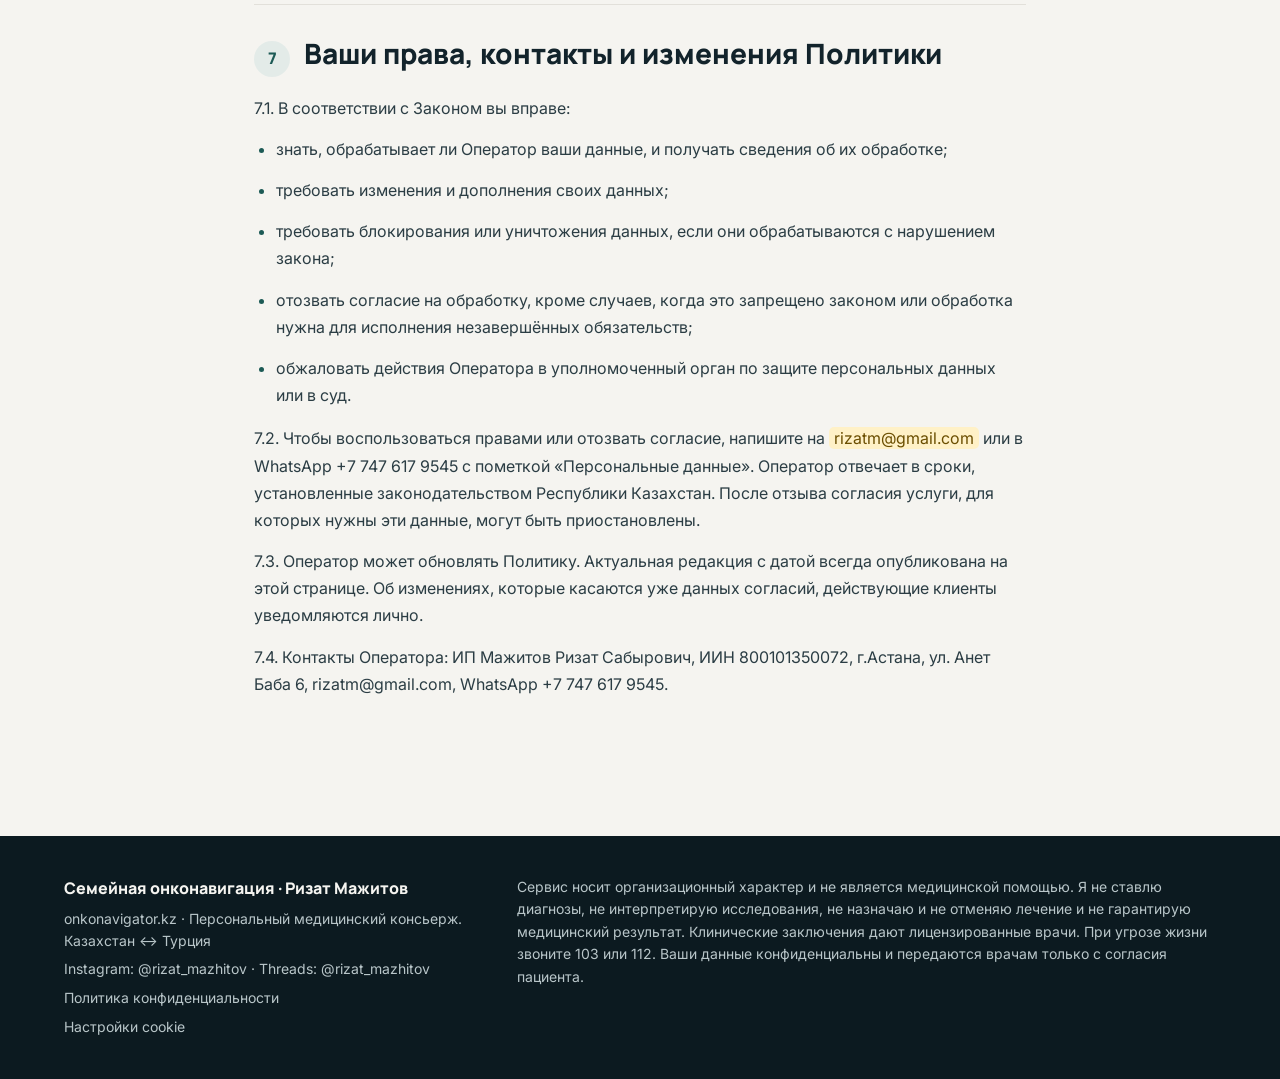
==== commit e1fc119a: "Add files via upload" ====
--- a/privacy.html
+++ b/privacy.html
@@ -127,7 +127,7 @@
 <li><p>отозвать согласие на обработку, кроме случаев, когда это запрещено законом или обработка нужна для исполнения незавершённых обязательств;</p></li>
 <li><p>обжаловать действия Оператора в уполномоченный орган по защите персональных данных или в суд.</p></li>
 </ul>
-<p>7.2. Чтобы воспользоваться правами или отозвать согласие, напишите на <mark class="ph">[электронная почта]</mark> или в WhatsApp +7 747 617 9545 с пометкой «Персональные данные». Оператор отвечает в сроки, установленные законодательством Республики Казахстан. После отзыва согласия услуги, для которых нужны эти данные, могут быть приостановлены.</p>
+<p>7.2. Чтобы воспользоваться правами или отозвать согласие, напишите на <mark class="ph">rizatm@gmail.com</mark> или в WhatsApp +7 747 617 9545 с пометкой «Персональные данные». Оператор отвечает в сроки, установленные законодательством Республики Казахстан. После отзыва согласия услуги, для которых нужны эти данные, могут быть приостановлены.</p>
 <p>7.3. Оператор может обновлять Политику. Актуальная редакция с датой всегда опубликована на этой странице. Об изменениях, которые касаются уже данных согласий, действующие клиенты уведомляются лично.</p>
 <p>7.4. Контакты Оператора: ИП Мажитов Ризат Сабырович, ИИН 800101350072, г.Астана, ул. Анет Баба 6, rizatm@gmail.com, WhatsApp +7 747 617 9545.</p>
 </section>
@@ -139,7 +139,10 @@
 <div style="flex: 1 1 320px; min-width: 0; display: flex; flex-direction: column; gap: 6px">
 <span style="font-family: Manrope, sans-serif; font-weight: 800; font-size: 16px; color: #F5F4F0">Семейная онконавигация · Ризат Мажитов</span>
 <span>onkonavigator.kz · Персональный медицинский консьерж. Казахстан ↔ Турция</span>
-<span>Instagram: [@ваш_аккаунт] · Threads: [@ваш_аккаунт]</span>
+
+
+
+<span> <a href="https://www.instagram.com/rizat_mazhitov?fqnt=MTJrdTh3bXRlcWhiag%3D%3D">Instagram: @rizat_mazhitov</a> · <a href="https://www.threads.com/@rizat_mazhitov">Threads: @rizat_mazhitov</a></span>
 <a class="footer-link" href="privacy.html">Политика конфиденциальности</a>
 <button class="footer-link cookie-open" type="button">Настройки cookie</button>
 </div>
--- a/css/style.css
+++ b/css/style.css
@@ -96,3 +96,7 @@
 .cookie .cookie-yes:hover{background:#fff}
 @media(max-width:600px){.cookie{flex-direction:column;align-items:stretch}.cookie div button{flex:1}}
 @media(prefers-reduced-motion:reduce){.cookie{translate:none;transition:opacity .3s}}
+
+/* ссылки в футере: цвет как у остального текста, без подчёркивания */
+footer a,footer .footer-link,footer button.footer-link{color:inherit;text-decoration:none}
+footer a:hover,footer .footer-link:hover,footer button.footer-link:hover{color:#F5F4F0}
